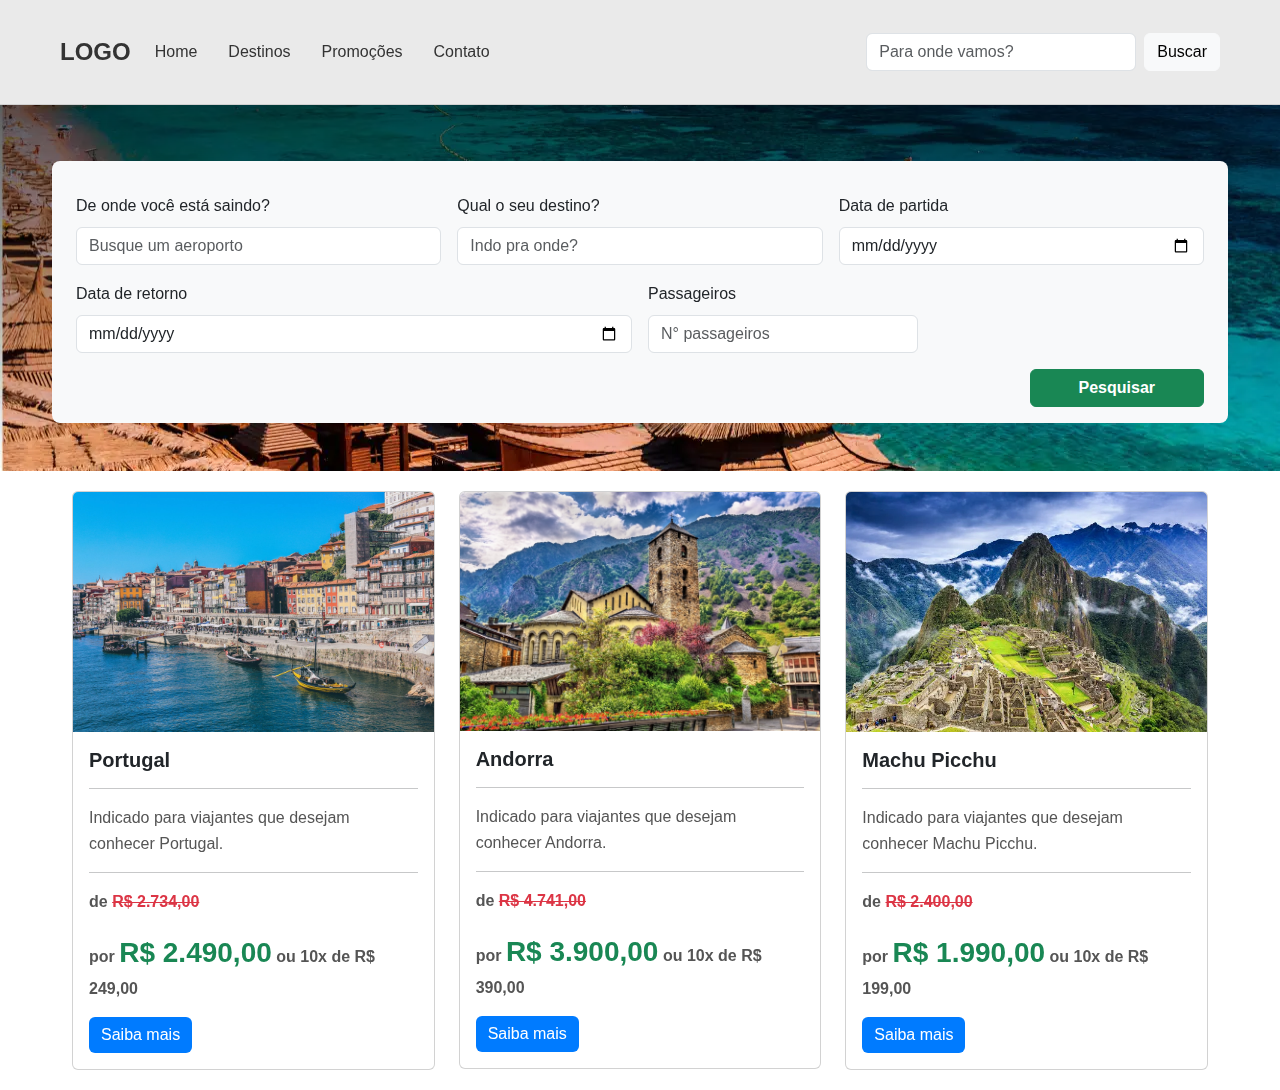
==== site/index.html @ a06727a3 "m" ====
<!DOCTYPE html>
<html lang="en">

<head>
  <meta charset="UTF-8">
  <meta name="viewport" content="width=device-width, initial-scale=1.0">
  <title>Viagens - Home</title>
  <link rel="stylesheet" href="https://cdn.jsdelivr.net/npm/bootstrap@5.3.0/dist/css/bootstrap.min.css">
  <link rel="stylesheet" href="index.css">
</head>

<body>
  <!-- Navbar -->
  <nav class="navbar navbar-expand-lg navbar-light">
    <div class="container">
      <a class="navbar-brand" href="#">LOGO</a>
      <button class="navbar-toggler" type="button" data-bs-toggle="collapse" data-bs-target="#navbarNav"
        aria-controls="navbarNav" aria-expanded="false" aria-label="Toggle navigation">
        <span class="navbar-toggler-icon"></span>
      </button>
      <div class="collapse navbar-collapse" id="navbarNav">
        <ul class="navbar-nav mr-auto">
          <li class="nav-item">
            <a class="nav-link" href="#">Home</a>
          </li>
          <li class="nav-item">
            <a class="nav-link" href="./src/pages/destino/index.html">Destinos</a>
          </li>
          <li class="nav-item">
            <a class="nav-link" href="./src/pages/promocoes/index.html">Promoções</a>
          </li>
          <li class="nav-item">
            <a class="nav-link" href="./src/pages/contato/index.html">Contato</a>
          </li>
        </ul>
        <div class="col">
          <form class="d-flex offset-md-6 ">
            <input class="form-control me-2" type="search" placeholder="Para onde vamos?" aria-label="Pesquisar">
            <button class="btn btn-light" type="submit">Buscar</button>
          </form>
        </div>
      </div>
    </div>
  </nav>
  <!-- Conteúdo da Página Home -->
  <div class="foto-home position-relative">
    <!-- Inicio da sessão banner -->
    <section class="banner">
      <div class="container py-5 text-light">
        <form class="z-10 position-relative row g-3 p-3 mt-2 rounded-3 bg-light text-dark">
          <div class="col-md-4">
            <label for="validation01" class="form-label">De onde você está saindo?</label>
            <input type="search" class="form-control" id="validation01" placeholder="Busque um aeroporto">
          </div>
          <div class="col-md-4">
            <label for="validation02" class="form-label">Qual o seu destino?</label>
            <input type="search" class="form-control" id="validation02" placeholder="Indo pra onde?">
          </div>
          <div class="col-md-4">
            <label for="validationdate" class="form-label">Data de partida</label>
            <input type="date" class="form-control" id="validationdate" aria-describedby="inputGroupPrepend">
          </div>
          <div class="col-md-6">
            <label for="validation03" class="form-label">Data de retorno</label>
            <input type="date" class="form-control" id="validation03">
          </div>
          <div class="col-md-3">
            <label for="validation04" class="form-label">Passageiros</label>
            <input type="number" min="1" max="4" maxlength="1" class="form-control" id="validation04"
              placeholder="N° passageiros">
          </div>
          <div class="col-md-12 d-flex justify-content-end">
            <button class="btn btn-success fw-bold px-5 " type="submit">Pesquisar</button>
          </div>
        </form>
      </div>
    </section>
  </div>

  <!--Final da sessão Banner-->


  <!-- Cards de Destinos -->
  <div class="row container">
    <div class="col-sm-4">
      <div class="card">
        <img src="./src/assets/img/portugal.jpg" class="card-img-top" alt="Destino 1">
        <div class="card-body">
          <h5 class="card-title fw-bold">Portugal</h5>
          <hr>
          <p class="card-text ">Indicado para viajantes que desejam conhecer Portugal.</p>
          <hr>
          <p class="card-text fw-bold">
            de <s class="text-danger">R$ 2.734,00</s>
          </p>
          <p class="card-text fw-bold">
            por <span class="text-success fs-3">R$ 2.490,00</span>
            <span class="text-secundary">ou 10x de R$ 249,00</span>
          </p>
          <a href="./src/pages/destino/index.html" class="btn btn-primary">Saiba mais</a>
        </div>
      </div>
    </div>

    <div class="col-sm-4">
      <div class="card">
        <img src="./src/assets/img/Andorra.jpg" class="card-img-top" alt="Destino 2">
        <div class="card-body">
          <h5 class="card-title fw-bold">Andorra</h5>
          <hr>
          <p class="card-text ">Indicado para viajantes que desejam conhecer Andorra.</p>
          <hr>
          <p class="card-text fw-bold">
            de <s class="text-danger">R$ 4.741,00</s>
          </p>
          <p class="card-text fw-bold">
            por <span class="text-success fs-3">R$ 3.900,00</span>
            <span class="text-secundary">ou 10x de R$ 390,00</span>
          </p>
          <a href="./src/pages/promocoes/index.html" class="btn btn-primary">Saiba mais</a>
        </div>
      </div>
    </div>

    <div class="col-sm-4">
      <div class="card">
        <img src="./src/assets/img/machu.webp" class="card-img-top" alt="Destino 3">
        <div class="card-body">
          <h5 class="card-title fw-bold">Machu Picchu</h5>
          <hr>
          <p class="card-text ">Indicado para viajantes que desejam conhecer Machu Picchu.</p>
          <hr>
          <p class="card-text fw-bold">
            de <s class="text-danger">R$ 2.400,00</s>
          </p>
          <p class="card-text fw-bold">
            por <span class="text-success fs-3">R$ 1.990,00</span>
            <span class="text-secundary">ou 10x de R$ 199,00</span>
          </p>
          <a href="./src/pages/promocoes/index.html" class="btn btn-primary">Saiba mais</a>
        </div>
      </div>
    </div>

    <script src="https://cdn.jsdelivr.net/npm/bootstrap@5.3.0/dist/js/bootstrap.bundle.min.js"></script>
</body>

</html>
---- site/index.css ----
/* Adicione estilos personalizados aqui, se necessário */
/* styles.css */

/* Estilos gerais */
* {
    font-family: Arial, sans-serif;
    line-height: 1.6;
    margin: 0;
    padding: 0;
    list-style: none;
  }
  main {
    display: flex;
    flex-wrap: wrap;
    justify-content: center;
    text-align: center;
    padding: 10px;
  }

  .container {
    max-width: 1200px;
    margin: 0 auto;
    padding: 20px;

  }
  
  /* Estilos Navbar */
  .navbar {
    background-color: rgba(65, 64, 66, 0.11);
    border-bottom: 1px solid #d1d1d1;
  }
  
  .navbar-brand {
    font-size: 1.5rem;
    font-weight: bold;
    color: #333;
  }
  
  .navbar-nav .nav-item {
    margin-right: 15px;
  }
  
  .nav-link {
    color: #333;
  }
  
  /* Estilos para os Títulos */
  h1, h2, h3 {
    color: #333;
    margin-bottom: 20px;
  }
  
  /* Estilos para o Conteúdo */
  p {
    color: #555;
  }
  
  /* Estilos para os Botões */
  .btn-primary {
    background-color: #007bff;
    border: none;
  }
  
  .btn-primary:hover {
    background-color: #0056b3;
  }
  
  /* Estilos para Links */
  a {
    color: #007bff;
    text-decoration: none;
  }
  
  a:hover {
    color: #0056b3;
    text-decoration: underline;
  }

  /*Página Home */
  .foto-home{
    background-image:url(./src/assets/img/banner.webp);

  }
  .foto-home::before {
    position: absolute;
    content: "";
    background-image: linear-gradient(rgba(0, 0, 0, 0.63) 0%, rgba(196, 196, 196, 0) 100%);
    mix-blend-mode: multiply;
    width: 100%;
    height: 100%;
    pointer-events: none;
}
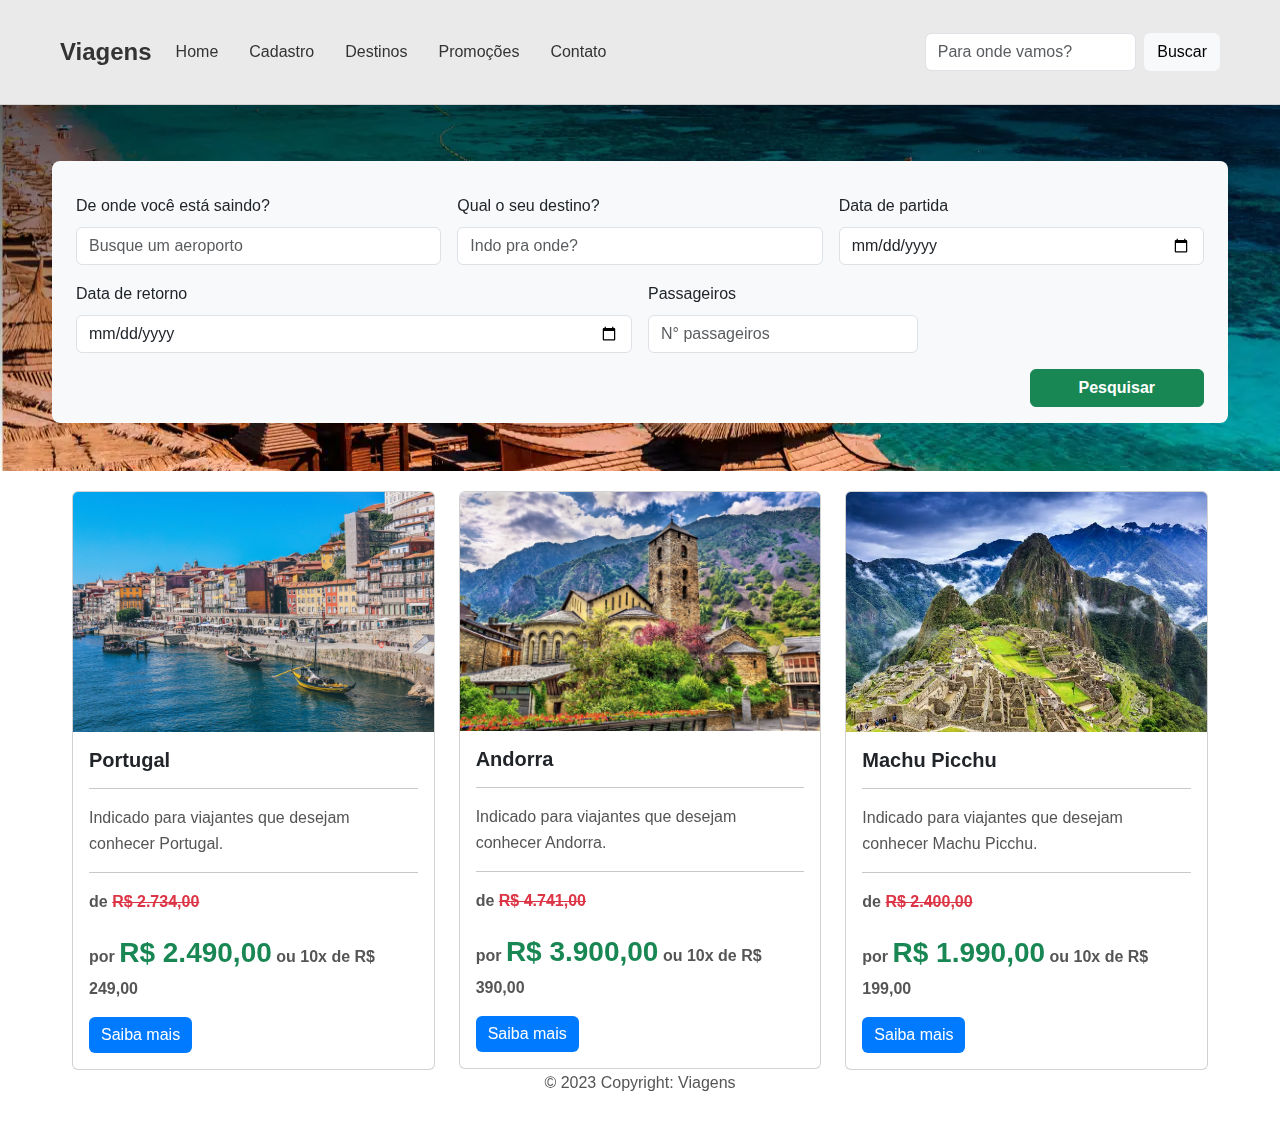
==== commit 4a031d38: "att paginas" ====
--- a/site/index.html
+++ b/site/index.html
@@ -13,7 +13,7 @@
   <!-- Navbar -->
   <nav class="navbar navbar-expand-lg navbar-light">
     <div class="container">
-      <a class="navbar-brand" href="#">LOGO</a>
+      <a class="navbar-brand" href="#">Viagens</a>
       <button class="navbar-toggler" type="button" data-bs-toggle="collapse" data-bs-target="#navbarNav"
         aria-controls="navbarNav" aria-expanded="false" aria-label="Toggle navigation">
         <span class="navbar-toggler-icon"></span>
@@ -22,6 +22,9 @@
         <ul class="navbar-nav mr-auto">
           <li class="nav-item">
             <a class="nav-link" href="#">Home</a>
+          </li>
+          <li class="nav-item">
+            <a class="nav-link" href="./src/pages/cadastro/index.html">Cadastro</a>
           </li>
           <li class="nav-item">
             <a class="nav-link" href="./src/pages/destino/index.html">Destinos</a>
@@ -142,6 +145,11 @@
       </div>
     </div>
 
+    <br>
+    <footer class="footer text-center ">
+      <p>&copy; 2023 Copyright: Viagens</p>
+    </footer>
+
     <script src="https://cdn.jsdelivr.net/npm/bootstrap@5.3.0/dist/js/bootstrap.bundle.min.js"></script>
 </body>
 
--- a/site/index.css
+++ b/site/index.css
@@ -3,91 +3,94 @@
 
 /* Estilos gerais */
 * {
-    font-family: Arial, sans-serif;
-    line-height: 1.6;
-    margin: 0;
-    padding: 0;
-    list-style: none;
-  }
-  main {
-    display: flex;
-    flex-wrap: wrap;
-    justify-content: center;
-    text-align: center;
-    padding: 10px;
-  }
-
-  .container {
-    max-width: 1200px;
-    margin: 0 auto;
-    padding: 20px;
-
-  }
-  
-  /* Estilos Navbar */
-  .navbar {
-    background-color: rgba(65, 64, 66, 0.11);
-    border-bottom: 1px solid #d1d1d1;
-  }
-  
-  .navbar-brand {
-    font-size: 1.5rem;
-    font-weight: bold;
-    color: #333;
-  }
-  
-  .navbar-nav .nav-item {
-    margin-right: 15px;
-  }
-  
-  .nav-link {
-    color: #333;
-  }
-  
-  /* Estilos para os Títulos */
-  h1, h2, h3 {
-    color: #333;
-    margin-bottom: 20px;
-  }
-  
-  /* Estilos para o Conteúdo */
-  p {
-    color: #555;
-  }
-  
-  /* Estilos para os Botões */
-  .btn-primary {
-    background-color: #007bff;
-    border: none;
-  }
-  
-  .btn-primary:hover {
-    background-color: #0056b3;
-  }
-  
-  /* Estilos para Links */
-  a {
-    color: #007bff;
-    text-decoration: none;
-  }
-  
-  a:hover {
-    color: #0056b3;
-    text-decoration: underline;
-  }
-
-  /*Página Home */
-  .foto-home{
-    background-image:url(./src/assets/img/banner.webp);
-
-  }
-  .foto-home::before {
-    position: absolute;
-    content: "";
-    background-image: linear-gradient(rgba(0, 0, 0, 0.63) 0%, rgba(196, 196, 196, 0) 100%);
-    mix-blend-mode: multiply;
-    width: 100%;
-    height: 100%;
-    pointer-events: none;
+  font-family: Arial, sans-serif;
+  line-height: 1.6;
+  margin: 0;
+  padding: 0;
+  list-style: none;
 }
 
+main {
+  display: flex;
+  flex-wrap: wrap;
+  justify-content: center;
+  text-align: center;
+  padding: 10px;
+}
+
+.container {
+  max-width: 1200px;
+  margin: 0 auto;
+  padding: 20px;
+
+}
+
+/* Estilos Navbar */
+.navbar {
+  background-color: rgba(65, 64, 66, 0.11);
+  border-bottom: 1px solid #d1d1d1;
+}
+
+.navbar-brand {
+  font-size: 1.5rem;
+  font-weight: bold;
+  color: #333;
+}
+
+.navbar-nav .nav-item {
+  margin-right: 15px;
+}
+
+.nav-link {
+  color: #333;
+}
+
+/* Estilos para os Títulos */
+h1,
+h2,
+h3 {
+  color: #333;
+  margin-bottom: 20px;
+}
+
+/* Estilos para o Conteúdo */
+p {
+  color: #555;
+}
+
+/* Estilos para os Botões */
+.btn-primary {
+  background-color: #007bff;
+  border: none;
+}
+
+.btn-primary:hover {
+  background-color: #0056b3;
+}
+
+/* Estilos para Links */
+a {
+  color: #007bff;
+  text-decoration: none;
+}
+
+a:hover {
+  color: #0056b3;
+  text-decoration: underline;
+}
+
+/*Página Home */
+.foto-home {
+  background-image: url(./src/assets/img/banner.webp);
+
+}
+
+.foto-home::before {
+  position: absolute;
+  content: "";
+  background-image: linear-gradient(rgba(0, 0, 0, 0.63) 0%, rgba(196, 196, 196, 0) 100%);
+  mix-blend-mode: multiply;
+  width: 100%;
+  height: 100%;
+  pointer-events: none;
+}